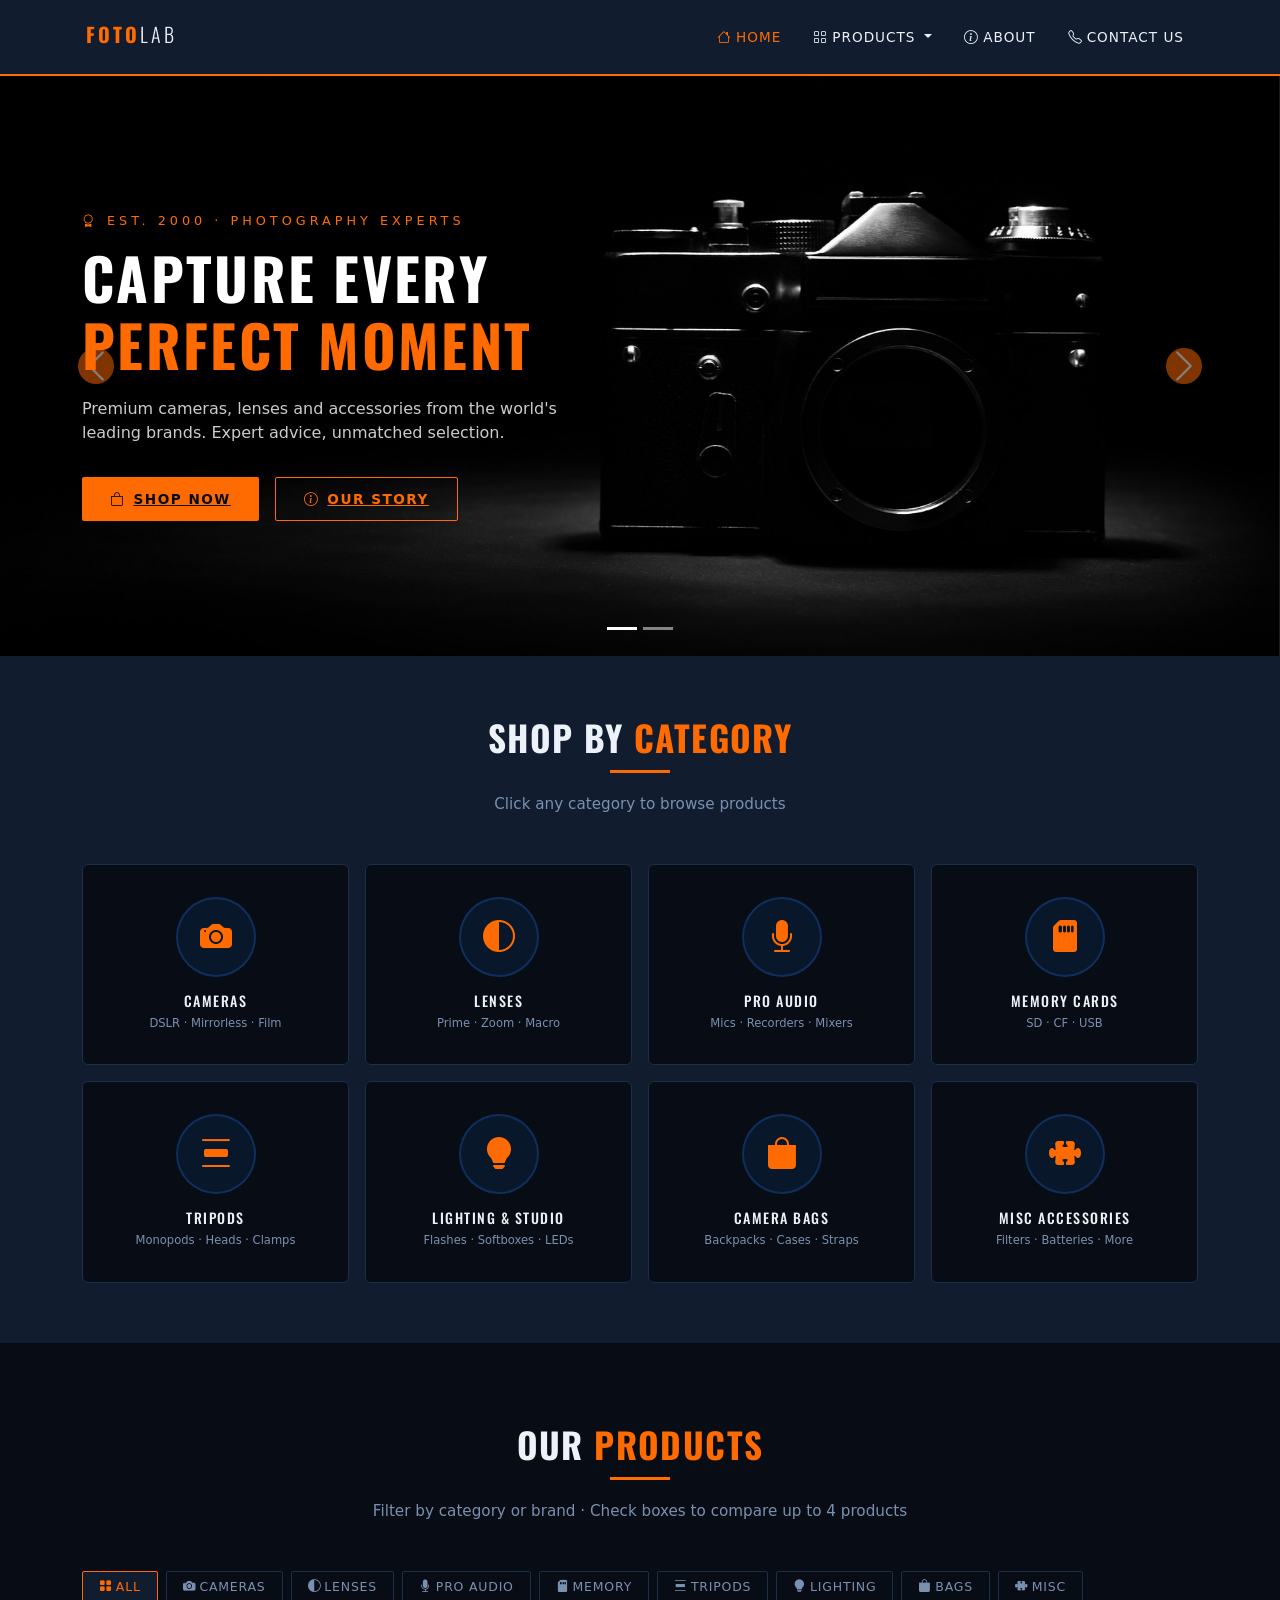
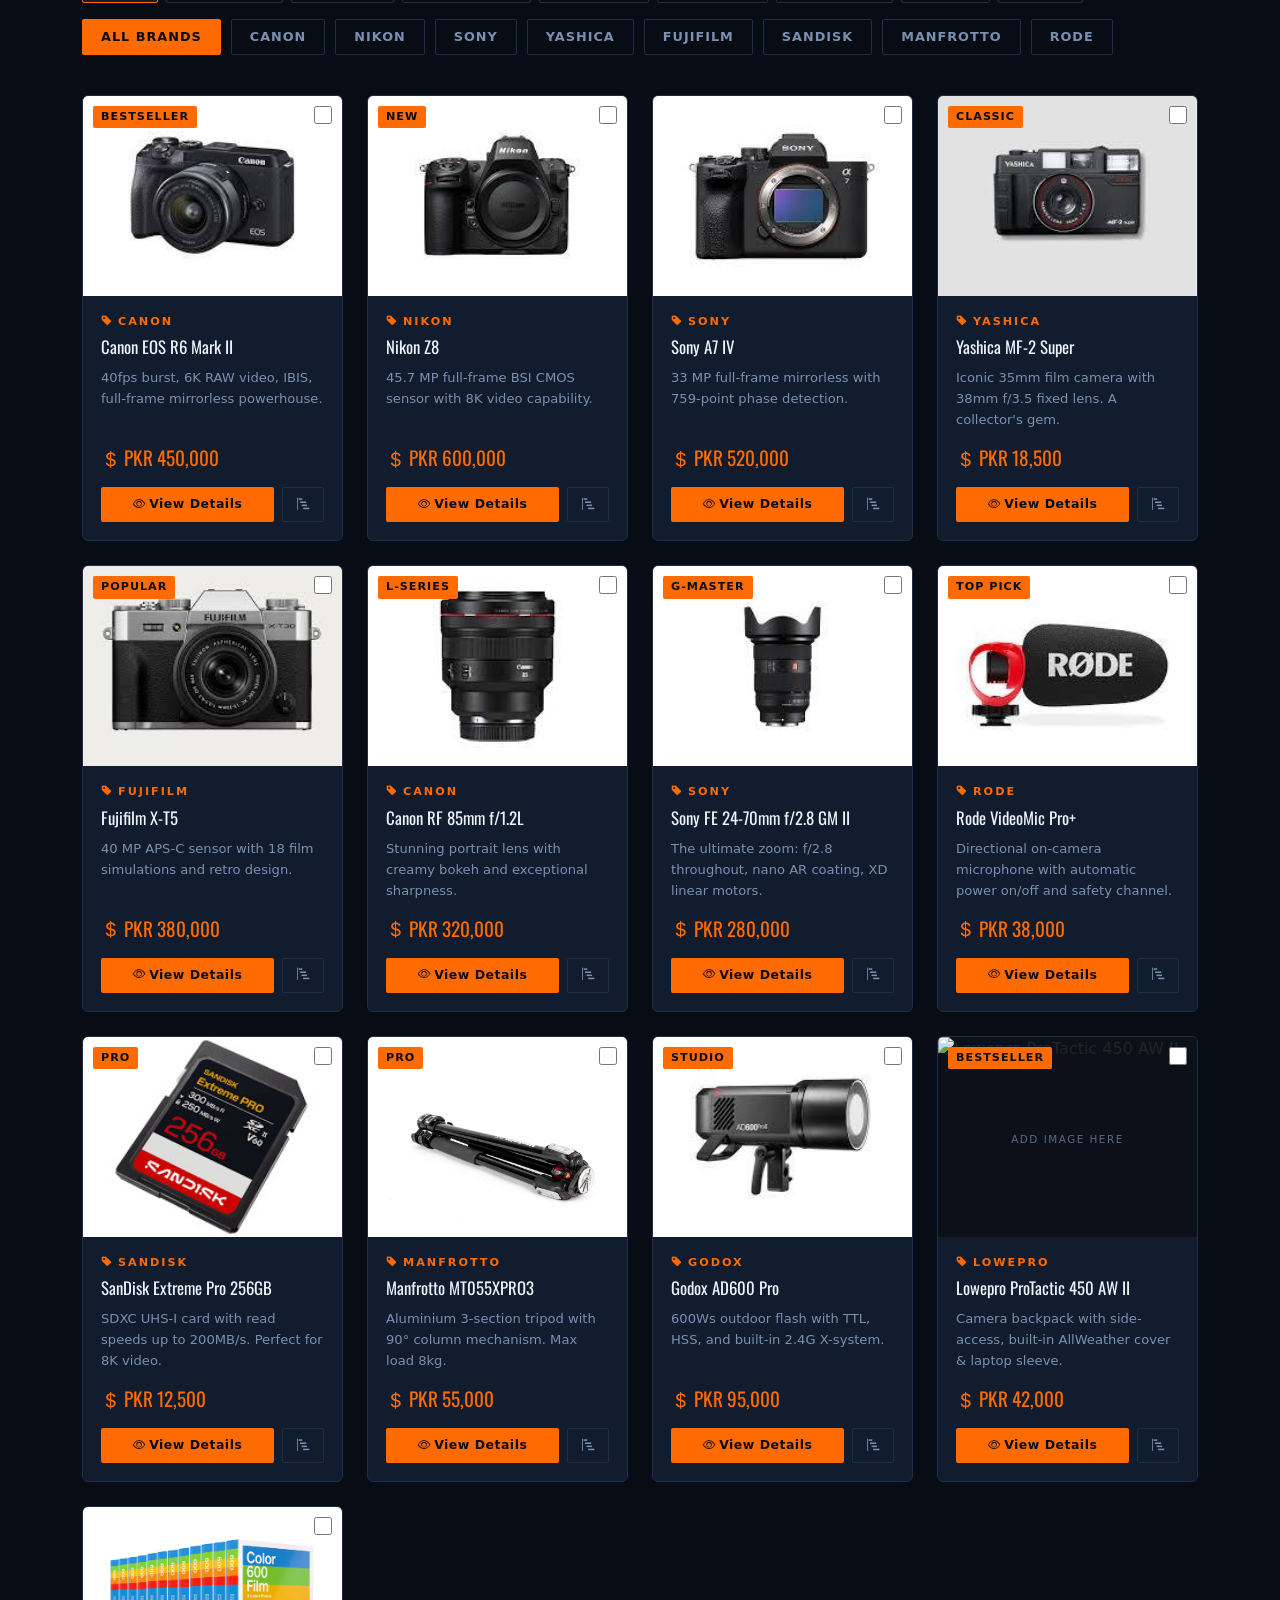
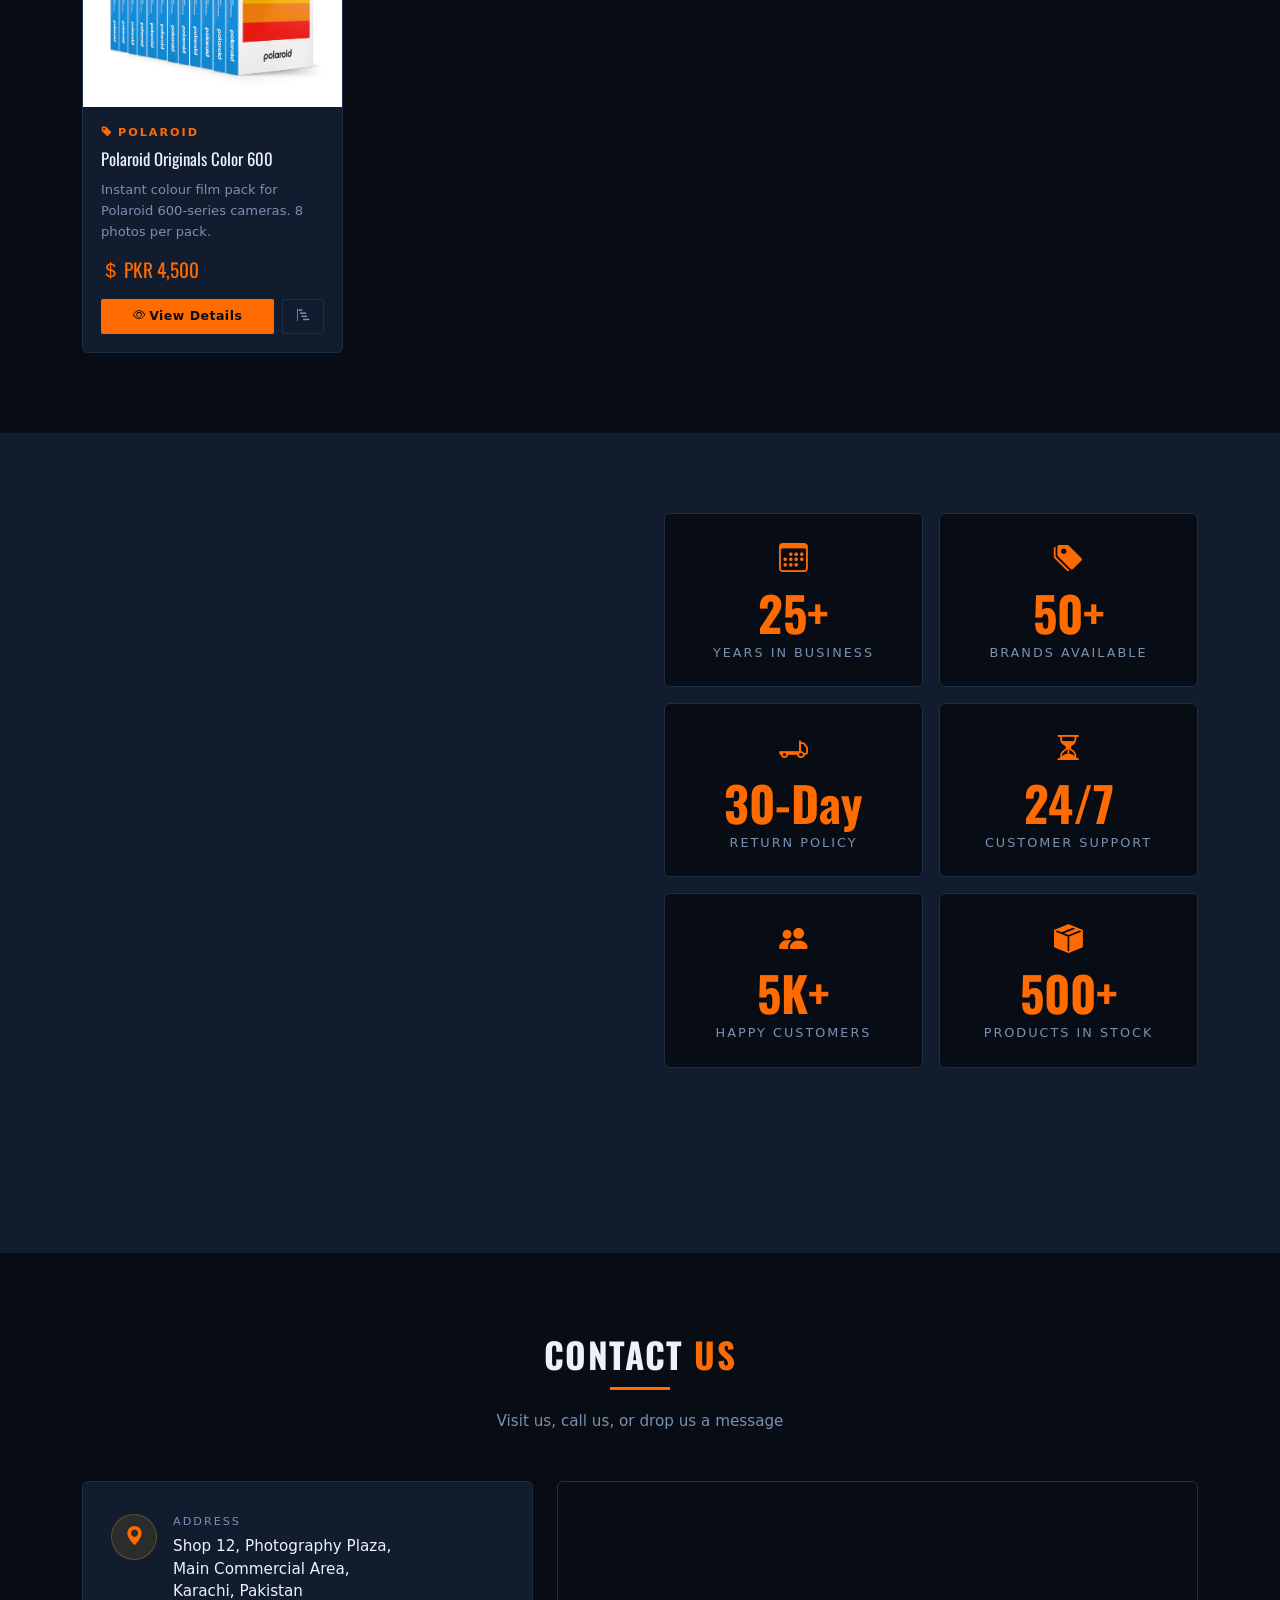
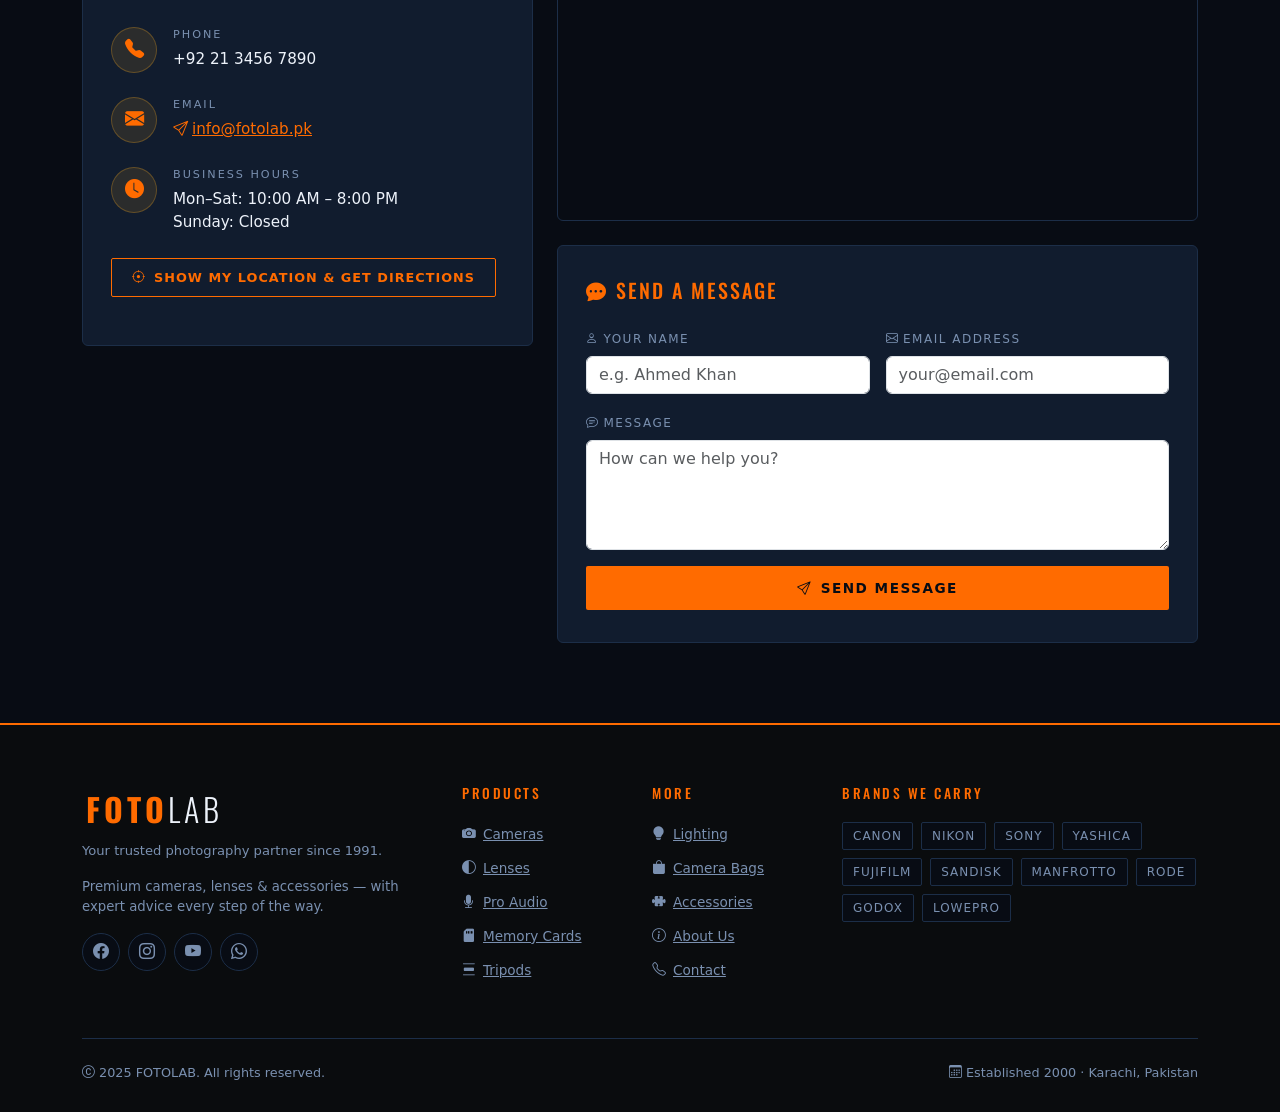
==== index.html @ 641499d5 "Final Copy" ====
<!doctype html>
<html lang="en">
  <head>
    <meta charset="UTF-8" />
    <meta name="viewport" content="width=device-width, initial-scale=1.0" />
    <title>FOTOLAB – Photography Store Since 1991</title>
    <link
      rel="shortcut icon"
      href="assets/images/fav-icon.png"
      type="image/x-icon"
    />
    <link rel="stylesheet" href="assets/css/style.css" />
    <script src="assets/js/script.js"></script>
    <link
      rel="stylesheet"
      href="https://cdnjs.cloudflare.com/ajax/libs/font-awesome/7.0.1/css/all.min.css"
      integrity="sha512-2SwdPD6INVrV/lHTZbO2nodKhrnDdJK9/kg2XD1r9uGqPo1cUbujc+IYdlYdEErWNu69gVcYgdxlmVmzTWnetw=="
      crossorigin="anonymous"
      referrerpolicy="no-referrer"
    />
    <link
      rel="shortcut icon"
      href="assets/images/fav-icon.png"
      type="image/x-icon"
    />
    <link
      href="https://cdn.jsdelivr.net/npm/bootstrap@5.3.2/dist/css/bootstrap.min.css"
      rel="stylesheet"
    />
    <link
      href="https://cdn.jsdelivr.net/npm/bootstrap-icons@1.11.3/font/bootstrap-icons.min.css"
      rel="stylesheet"
    />
    <link
      href="https://fonts.googleapis.com/css2?family=Oswald:wght@400;600;700&family=Inter:wght@300;400;500;600&display=swap"
      rel="stylesheet"
    />
    
  </head>
  <body>
    <nav class="navbar navbar-expand-lg" id="mainNavbar">
      <div class="container">
        <a class="navbar-brand" href="#home">
          <i
            class="bi bi-aperture me-1"
            style="font-size: 1.5rem; vertical-align: middle"
          ></i>
          FOTO<span>LAB</span>
        </a>
        <button
          class="navbar-toggler"
          type="button"
          data-bs-toggle="collapse"
          data-bs-target="#navMenu"
        >
          <span class="navbar-toggler-icon"></span>
        </button>
        <div class="collapse navbar-collapse" id="navMenu">
          <ul class="navbar-nav ms-auto align-items-lg-center gap-1">
            <li class="nav-item">
              <a class="nav-link active" href="#home"
                ><i class="bi bi-house me-1"></i>Home</a
              >
            </li>
            <li class="nav-item dropdown">
              <a
                class="nav-link dropdown-toggle"
                href="#products"
                data-bs-toggle="dropdown"
                role="button"
              >
                <i class="bi bi-grid me-1"></i>Products
              </a>
              <ul class="dropdown-menu">
                <li>
                  <a
                    class="dropdown-item"
                    href="#products"
                    onclick="filterCategory('cameras')"
                  >
                    <i class="bi bi-camera-fill me-2 text-accent"></i>Cameras</a
                  >
                </li>
                <li>
                  <a
                    class="dropdown-item"
                    href="#products"
                    onclick="filterCategory('lenses')"
                  >
                    <i class="bi bi-circle-half me-2 text-accent"></i>Camera
                    Lenses</a
                  >
                </li>
                <li>
                  <a
                    class="dropdown-item"
                    href="#products"
                    onclick="filterCategory('audio')"
                  >
                    <i class="bi bi-mic-fill me-2 text-accent"></i>Pro Audio</a
                  >
                </li>
                <li>
                  <a
                    class="dropdown-item"
                    href="#products"
                    onclick="filterCategory('memory')"
                  >
                    <i class="bi bi-sd-card-fill me-2 text-accent"></i>Memory
                    Cards & Media</a
                  >
                </li>
                <li>
                  <a
                    class="dropdown-item"
                    href="#products"
                    onclick="filterCategory('tripods')"
                  >
                    <i class="bi bi-distribute-vertical me-2 text-accent"></i
                    >Tripods & Supports</a
                  >
                </li>
                <li>
                  <a
                    class="dropdown-item"
                    href="#products"
                    onclick="filterCategory('lighting')"
                  >
                    <i class="bi bi-lightbulb-fill me-2 text-accent"></i
                    >Lighting & Studio</a
                  >
                </li>
                <li>
                  <a
                    class="dropdown-item"
                    href="#products"
                    onclick="filterCategory('bags')"
                  >
                    <i class="bi bi-bag-fill me-2 text-accent"></i>Camera Bags &
                    Cases</a
                  >
                </li>
                <li>
                  <a
                    class="dropdown-item"
                    href="#products"
                    onclick="filterCategory('misc')"
                  >
                    <i class="bi bi-puzzle-fill me-2 text-accent"></i>Misc
                    Accessories</a
                  >
                </li>
              </ul>
            </li>
            <li class="nav-item">
              <a class="nav-link" href="#about"
                ><i class="bi bi-info-circle me-1"></i>About</a
              >
            </li>
            <li class="nav-item">
              <a class="nav-link" href="#contact"
                ><i class="bi bi-telephone me-1"></i>Contact Us</a
              >
            </li>
          </ul>
        </div>
      </div>
    </nav>

    <section id="home" style="padding: 0">
      <div
        id="heroCarousel"
        class="carousel slide"
        data-bs-ride="carousel"
        data-bs-interval="5000"
      >
        <div class="carousel-indicators">
          <button
            type="button"
            data-bs-target="#heroCarousel"
            data-bs-slide-to="0"
            class="active"
          ></button>
          <button
            type="button"
            data-bs-target="#heroCarousel"
            data-bs-slide-to="1"
          ></button>
        </div>

        <div class="carousel-inner">
          <div class="carousel-item active">
            <div class="hero-slide slide-1">
              <div class="container">
                <div class="hero-content">
                  <span class="hero-eyebrow"
                    ><i class="bi bi-award me-2"></i>Est. 2000 · Photography
                    Experts</span
                  >
                  <h1 class="hero-title">
                    Capture Every<br /><span>Perfect Moment</span>
                  </h1>
                  <p class="hero-desc">
                    Premium cameras, lenses and accessories from the world's
                    leading brands. Expert advice, unmatched selection.
                  </p>
                  <div class="d-flex gap-3 flex-wrap">
                    <a href="#products" class="btn-accent"
                      ><i class="bi bi-bag me-2"></i>Shop Now</a
                    >
                    <a href="#about" class="btn-outline-accent"
                      ><i class="bi bi-info-circle me-2"></i>Our Story</a
                    >
                  </div>
                </div>
              </div>
            </div>
          </div>

          <div class="carousel-item">
            <div class="hero-slide slide-2">
              <div class="container">
                <div class="hero-content">
                  <span class="hero-eyebrow"
                    ><i class="bi bi-stars me-2"></i>New Arrivals 2024</span
                  >
                  <h1 class="hero-title">
                    Pro Gear for<br /><span>Serious Shooters</span>
                  </h1>
                  <p class="hero-desc">
                    From DSLR to mirrorless, handycams to studio lighting —
                    everything a professional photographer needs under one roof.
                  </p>
                  <div class="d-flex gap-3 flex-wrap">
                    <a href="#products" class="btn-accent"
                      ><i class="bi bi-grid me-2"></i>Explore Products</a
                    >
                    <a href="#contact" class="btn-outline-accent"
                      ><i class="bi bi-geo-alt me-2"></i>Find Our Store</a
                    >
                  </div>
                </div>
              </div>
            </div>
          </div>
        </div>

        <button
          class="carousel-control-prev"
          type="button"
          data-bs-target="#heroCarousel"
          data-bs-slide="prev"
        >
          <span class="carousel-control-prev-icon"></span>
        </button>
        <button
          class="carousel-control-next"
          type="button"
          data-bs-target="#heroCarousel"
          data-bs-slide="next"
        >
          <span class="carousel-control-next-icon"></span>
        </button>
      </div>
    </section>

    <section id="categories">
      <div class="container">
        <div class="text-center mb-5">
          <h2 class="section-title">Shop by <span>Category</span></h2>
          <div class="accent-line mx-auto"></div>
          <p class="section-subtitle">Click any category to browse products</p>
        </div>

        <div class="row g-3">
          <div class="col-6 col-sm-4 col-md-3">
            <div class="cat-card fade-in" onclick="filterCategory('cameras')">
              <div class="cat-icon-wrap">
                <i class="bi bi-camera-fill"></i>
              </div>
              <h6>Cameras</h6>
              <small>DSLR · Mirrorless · Film</small>
            </div>
          </div>

          <div class="col-6 col-sm-4 col-md-3">
            <div class="cat-card fade-in" onclick="filterCategory('lenses')">
              <div class="cat-icon-wrap">
                <i class="bi bi-circle-half"></i>
              </div>
              <h6>Lenses</h6>
              <small>Prime · Zoom · Macro</small>
            </div>
          </div>

          <div class="col-6 col-sm-4 col-md-3">
            <div class="cat-card fade-in" onclick="filterCategory('audio')">
              <div class="cat-icon-wrap">
                <i class="bi bi-mic-fill"></i>
              </div>
              <h6>Pro Audio</h6>
              <small>Mics · Recorders · Mixers</small>
            </div>
          </div>

          <div class="col-6 col-sm-4 col-md-3">
            <div class="cat-card fade-in" onclick="filterCategory('memory')">
              <div class="cat-icon-wrap">
                <i class="bi bi-sd-card-fill"></i>
              </div>
              <h6>Memory Cards</h6>
              <small>SD · CF · USB</small>
            </div>
          </div>

          <div class="col-6 col-sm-4 col-md-3">
            <div class="cat-card fade-in" onclick="filterCategory('tripods')">
              <div class="cat-icon-wrap">
                <i class="bi bi-distribute-vertical"></i>
              </div>
              <h6>Tripods</h6>
              <small>Monopods · Heads · Clamps</small>
            </div>
          </div>

          <div class="col-6 col-sm-4 col-md-3">
            <div class="cat-card fade-in" onclick="filterCategory('lighting')">
              <div class="cat-icon-wrap">
                <i class="bi bi-lightbulb-fill"></i>
              </div>
              <h6>Lighting & Studio</h6>
              <small>Flashes · Softboxes · LEDs</small>
            </div>
          </div>

          <div class="col-6 col-sm-4 col-md-3">
            <div class="cat-card fade-in" onclick="filterCategory('bags')">
              <div class="cat-icon-wrap">
                <i class="bi bi-bag-fill"></i>
              </div>
              <h6>Camera Bags</h6>
              <small>Backpacks · Cases · Straps</small>
            </div>
          </div>

          <div class="col-6 col-sm-4 col-md-3">
            <div class="cat-card fade-in" onclick="filterCategory('misc')">
              <div class="cat-icon-wrap">
                <i class="bi bi-puzzle-fill"></i>
              </div>
              <h6>Misc Accessories</h6>
              <small>Filters · Batteries · More</small>
            </div>
          </div>
        </div>
      </div>
    </section>

    <section id="products">
      <div class="container">
        <div class="text-center mb-2">
          <h2 class="section-title">Our <span>Products</span></h2>
          <div class="accent-line mx-auto"></div>
          <p class="section-subtitle">
            Filter by category or brand · Check boxes to compare up to 4
            products
          </p>
        </div>

        <div class="d-flex flex-wrap gap-2 mb-3" id="catTabs">
          <button
            class="cat-tab-btn active"
            onclick="filterCategory('all', this)"
          >
            <i class="bi bi-grid-fill me-1"></i>All
          </button>
          <button class="cat-tab-btn" onclick="filterCategory('cameras', this)">
            <i class="bi bi-camera-fill me-1"></i>Cameras
          </button>
          <button class="cat-tab-btn" onclick="filterCategory('lenses', this)">
            <i class="bi bi-circle-half me-1"></i>Lenses
          </button>
          <button class="cat-tab-btn" onclick="filterCategory('audio', this)">
            <i class="bi bi-mic-fill me-1"></i>Pro Audio
          </button>
          <button class="cat-tab-btn" onclick="filterCategory('memory', this)">
            <i class="bi bi-sd-card-fill me-1"></i>Memory
          </button>
          <button class="cat-tab-btn" onclick="filterCategory('tripods', this)">
            <i class="bi bi-distribute-vertical me-1"></i>Tripods
          </button>
          <button
            class="cat-tab-btn"
            onclick="filterCategory('lighting', this)"
          >
            <i class="bi bi-lightbulb-fill me-1"></i>Lighting
          </button>
          <button class="cat-tab-btn" onclick="filterCategory('bags', this)">
            <i class="bi bi-bag-fill me-1"></i>Bags
          </button>
          <button class="cat-tab-btn" onclick="filterCategory('misc', this)">
            <i class="bi bi-puzzle-fill me-1"></i>Misc
          </button>
        </div>

        <div class="brand-filters" id="brandFilters">
          <button class="brand-btn active" onclick="filterBrand('all', this)">
            All Brands
          </button>
          <button class="brand-btn" onclick="filterBrand('canon', this)">
            Canon
          </button>
          <button class="brand-btn" onclick="filterBrand('nikon', this)">
            Nikon
          </button>
          <button class="brand-btn" onclick="filterBrand('sony', this)">
            Sony
          </button>
          <button class="brand-btn" onclick="filterBrand('yashica', this)">
            Yashica
          </button>
          <button class="brand-btn" onclick="filterBrand('fujifilm', this)">
            Fujifilm
          </button>
          <button class="brand-btn" onclick="filterBrand('sandisk', this)">
            SanDisk
          </button>
          <button class="brand-btn" onclick="filterBrand('manfrotto', this)">
            Manfrotto
          </button>
          <button class="brand-btn" onclick="filterBrand('rode', this)">
            Rode
          </button>
        </div>

        <div class="row g-4" id="productGrid"></div>

        <div
          id="noResults"
          class="text-center py-5"
          style="display: none !important"
        >
          <i
            class="bi bi-camera-video-off"
            style="font-size: 3rem; color: var(--muted)"
          ></i>
          <p class="mt-3" style="color: var(--muted)">
            No products found for this filter combination.
          </p>
        </div>
      </div>
    </section>

    <section id="about">
      <div class="container">
        <div class="row align-items-start g-5">
          <div class="col-lg-6 fade-in">
            <span
              style="
                font-size: 0.75rem;
                letter-spacing: 3px;
                text-transform: uppercase;
                color: var(--main);
              "
            >
              <i class="bi bi-camera me-2"></i>Our Story
            </span>
            <h2 class="section-title mt-2">About <span>FOTOLAB</span></h2>
            <div class="accent-line"></div>
            <p style="color: var(--muted); margin-bottom: 28px">
              Established in
              <strong style="color: var(--light)">1991</strong>, FOTOLAB has
              been the trusted name for photography enthusiasts and
              professionals. We carry Digital Cameras, SLR & DSLR Cameras,
              Mirrorless Cameras, Handycams, and all their accessories.
            </p>

            <div class="why-item">
              <div class="why-icon">
                <i class="bi bi-person-check-fill"></i>
              </div>
              <div>
                <h6>Expert Advice</h6>
                <p>
                  Our trained staff give undivided attention and expert analysis
                  to every customer.
                </p>
              </div>
            </div>
            <div class="why-item">
              <div class="why-icon"><i class="bi bi-shield-check"></i></div>
              <div>
                <h6>Genuine Products</h6>
                <p>
                  All products are 100% authentic with manufacturer warranty and
                  local support.
                </p>
              </div>
            </div>
            <div class="why-item">
              <div class="why-icon"><i class="bi bi-tools"></i></div>
              <div>
                <h6>Hardware & Software Support</h6>
                <p>
                  Comprehensive after-sales support including repairs and
                  firmware updates.
                </p>
              </div>
            </div>

            <a href="#contact" class="btn-accent mt-4 d-inline-block">
              <i class="bi bi-shop me-2"></i>Visit Our Store
            </a>
          </div>

          <div class="col-lg-6">
            <div class="row g-3">
              <div class="col-6">
                <div
                  class="about-stat"
                  style="
                    background: var(--dark);
                    border: 1px solid var(--bdr);
                    border-radius: 6px;
                  "
                >
                  <i
                    class="bi bi-calendar3"
                    style="
                      font-size: 1.8rem;
                      color: var(--main);
                      margin-bottom: 8px;
                      display: block;
                    "
                  ></i>
                  <div class="number">25+</div>
                  <div class="label">Years in Business</div>
                </div>
              </div>
              <div class="col-6">
                <div
                  class="about-stat"
                  style="
                    background: var(--dark);
                    border: 1px solid var(--bdr);
                    border-radius: 6px;
                  "
                >
                  <i
                    class="bi bi-tags-fill"
                    style="
                      font-size: 1.8rem;
                      color: var(--main);
                      margin-bottom: 8px;
                      display: block;
                    "
                  ></i>
                  <div class="number">50+</div>
                  <div class="label">Brands Available</div>
                </div>
              </div>
              <div class="col-6">
                <div
                  class="about-stat"
                  style="
                    background: var(--dark);
                    border: 1px solid var(--bdr);
                    border-radius: 6px;
                  "
                >
                  <i
                    class="bi bi-truck-flatbed"
                    style="
                      font-size: 1.8rem;
                      color: var(--main);
                      margin-bottom: 8px;
                      display: block;
                    "
                  ></i>
                  <div class="number">30-Day</div>
                  <div class="label">Return Policy</div>
                </div>
              </div>
              <div class="col-6">
                <div
                  class="about-stat"
                  style="
                    background: var(--dark);
                    border: 1px solid var(--bdr);
                    border-radius: 6px;
                  "
                >
                  <i
                    class="bi bi-hourglass-split"
                    style="
                      font-size: 1.8rem;
                      color: var(--main);
                      margin-bottom: 8px;
                      display: block;
                    "
                  ></i>
                  <div class="number">24/7</div>
                  <div class="label">Customer Support</div>
                </div>
              </div>
              <div class="col-6">
                <div
                  class="about-stat"
                  style="
                    background: var(--dark);
                    border: 1px solid var(--bdr);
                    border-radius: 6px;
                  "
                >
                  <i
                    class="bi bi-people-fill"
                    style="
                      font-size: 1.8rem;
                      color: var(--main);
                      margin-bottom: 8px;
                      display: block;
                    "
                  ></i>
                  <div class="number">5K+</div>
                  <div class="label">Happy Customers</div>
                </div>
              </div>
              <div class="col-6">
                <div
                  class="about-stat"
                  style="
                    background: var(--dark);
                    border: 1px solid var(--bdr);
                    border-radius: 6px;
                  "
                >
                  <i
                    class="bi bi-box-seam-fill"
                    style="
                      font-size: 1.8rem;
                      color: var(--main);
                      margin-bottom: 8px;
                      display: block;
                    "
                  ></i>
                  <div class="number">500+</div>
                  <div class="label">Products in Stock</div>
                </div>
              </div>
            </div>
          </div>
        </div>
      </div>
    </section>

    <section id="contact">
      <div class="container">
        <div class="text-center mb-5">
          <h2 class="section-title">Contact <span>Us</span></h2>
          <div class="accent-line mx-auto"></div>
          <p class="section-subtitle">
            Visit us, call us, or drop us a message
          </p>
        </div>

        <div class="row g-4">
          <div class="col-lg-5 fade-in">
            <div class="contact-card">
              <div class="contact-item">
                <div class="ci-icon"><i class="bi bi-geo-alt-fill"></i></div>
                <div>
                  <div class="label">Address</div>
                  <div class="value">
                    Shop 12, Photography Plaza,<br />Main Commercial Area,<br />Karachi,
                    Pakistan
                  </div>
                </div>
              </div>

              <div class="contact-item">
                <div class="ci-icon"><i class="bi bi-telephone-fill"></i></div>
                <div>
                  <div class="label">Phone</div>
                  <div class="value">+92 21 3456 7890</div>
                </div>
              </div>

              <div class="contact-item">
                <div class="ci-icon"><i class="bi bi-envelope-fill"></i></div>
                <div>
                  <div class="label">Email</div>
                  <div class="value">
                    <a href="mailto:info@fotolab.pk" class="text-accent">
                      <i class="bi bi-send me-1"></i>info@fotolab.pk
                    </a>
                  </div>
                </div>
              </div>

              <div class="contact-item">
                <div class="ci-icon"><i class="bi bi-clock-fill"></i></div>
                <div>
                  <div class="label">Business Hours</div>
                  <div class="value">
                    Mon–Sat: 10:00 AM – 8:00 PM<br />Sunday: Closed
                  </div>
                </div>
              </div>

              <button id="geoBtn">
                <i class="bi bi-crosshair"></i> Show My Location &amp; Get
                Directions
              </button>
              <p
                id="geoResult"
                style="font-size: 0.8rem; color: var(--muted); margin-top: 10px"
              ></p>
            </div>
          </div>

          <div class="col-lg-7 fade-in">
            <div id="mapContainer" class="mb-4">
              <iframe
                src="https://www.google.com/maps/embed?pb=!1m18!1m12!1m3!1d3620.302320124079!2d67.01189607414071!3d24.85352214553751!2m3!1f0!2f0!3f0!3m2!1i1024!2i768!4f13.1!3m3!1m2!1s0x3eb33e0ecfdf5d61%3A0x1717b3066d311922!2sDJ%20Sindh%20Govt.%20Science%20College!5e0!3m2!1sen!2s!4v1781260248046!5m2!1sen!2s"
                width="600"
                height="450"
                style="border: 0"
                allowfullscreen=""
                loading="lazy"
                referrerpolicy="no-referrer-when-downgrade"
              ></iframe>
            </div>

            <div class="contact-card">
              <h5
                style="
                  font-family: var(--disp);
                  letter-spacing: 2px;
                  margin-bottom: 24px;
                  color: var(--main);
                "
              >
                <i class="bi bi-chat-dots-fill me-2"></i>SEND A MESSAGE
              </h5>
              <div class="row g-3 mb-3">
                <div class="col-sm-6">
                  <label class="form-label"
                    ><i class="bi bi-person me-1"></i>Your Name</label
                  >
                  <input
                    type="text"
                    class="form-control"
                    placeholder="e.g. Ahmed Khan"
                    id="cName"
                  />
                </div>
                <div class="col-sm-6">
                  <label class="form-label"
                    ><i class="bi bi-envelope me-1"></i>Email Address</label
                  >
                  <input
                    type="email"
                    class="form-control"
                    placeholder="your@email.com"
                    id="cEmail"
                  />
                </div>
              </div>
              <div class="mb-3">
                <label class="form-label"
                  ><i class="bi bi-chat-text me-1"></i>Message</label
                >
                <textarea
                  class="form-control"
                  rows="4"
                  placeholder="How can we help you?"
                  id="cMsg"
                ></textarea>
              </div>
              <button class="btn-accent w-100" onclick="sendMessage()">
                <i class="bi bi-send me-2"></i>Send Message
              </button>
              <p
                id="formSuccess"
                style="
                  display: none;
                  color: var(--main);
                  font-size: 0.85rem;
                  margin-top: 12px;
                "
              >
                <i class="bi bi-check-circle me-1"></i>Message sent! We'll get
                back to you shortly.
              </p>
            </div>
          </div>
        </div>
      </div>
    </section>

    <footer>
      <div class="container">
        <div class="row g-4">
          <div class="col-lg-4 col-md-6">
            <div class="footer-brand">
              <i class="bi bi-aperture me-1"></i>FOTO<span>LAB</span>
            </div>
            <p class="footer-tagline">
              Your trusted photography partner since 1991.
            </p>
            <p
              style="color: var(--muted); font-size: 0.83rem; margin-top: 14px"
            >
              Premium cameras, lenses & accessories — with expert advice every
              step of the way.
            </p>
            <div class="d-flex gap-2 mt-3">
              <a href="" class="social-icon" title="Facebook"
                ><i class="bi bi-facebook"></i
              ></a>
              <a href="" class="social-icon" title="Instagram"
                ><i class="bi bi-instagram"></i
              ></a>
              <a href="" class="social-icon" title="YouTube"
                ><i class="bi bi-youtube"></i
              ></a>
              <a href="" class="social-icon" title="WhatsApp"
                ><i class="bi bi-whatsapp"></i
              ></a>
            </div>
          </div>

          <div class="col-lg-2 col-md-6">
            <h6 class="footer-heading">Products</h6>
            <ul class="footer-links">
              <li>
                <a href="#products" onclick="filterCategory('cameras')"
                  ><i class="bi bi-camera-fill"></i>Cameras</a
                >
              </li>
              <li>
                <a href="#products" onclick="filterCategory('lenses')"
                  ><i class="bi bi-circle-half"></i>Lenses</a
                >
              </li>
              <li>
                <a href="#products" onclick="filterCategory('audio')"
                  ><i class="bi bi-mic-fill"></i>Pro Audio</a
                >
              </li>
              <li>
                <a href="#products" onclick="filterCategory('memory')"
                  ><i class="bi bi-sd-card-fill"></i>Memory Cards</a
                >
              </li>
              <li>
                <a href="#products" onclick="filterCategory('tripods')"
                  ><i class="bi bi-distribute-vertical"></i>Tripods</a
                >
              </li>
            </ul>
          </div>

          <div class="col-lg-2 col-md-6">
            <h6 class="footer-heading">More</h6>
            <ul class="footer-links">
              <li>
                <a href="#products" onclick="filterCategory('lighting')"
                  ><i class="bi bi-lightbulb-fill"></i>Lighting</a
                >
              </li>
              <li>
                <a href="#products" onclick="filterCategory('bags')"
                  ><i class="bi bi-bag-fill"></i>Camera Bags</a
                >
              </li>
              <li>
                <a href="#products" onclick="filterCategory('misc')"
                  ><i class="bi bi-puzzle-fill"></i>Accessories</a
                >
              </li>
              <li>
                <a href="#about"><i class="bi bi-info-circle"></i>About Us</a>
              </li>
              <li>
                <a href="#contact"><i class="bi bi-telephone"></i>Contact</a>
              </li>
            </ul>
          </div>

          <div class="col-lg-4 col-md-6">
            <h6 class="footer-heading">Brands We Carry</h6>
            <div class="d-flex flex-wrap gap-2">
              <span
                style="
                  background: var(--dark);
                  border: 1px solid var(--bdr);
                  color: var(--muted);
                  font-size: 0.75rem;
                  padding: 4px 10px;
                  border-radius: 2px;
                  letter-spacing: 1px;
                "
                >CANON</span
              >
              <span
                style="
                  background: var(--dark);
                  border: 1px solid var(--bdr);
                  color: var(--muted);
                  font-size: 0.75rem;
                  padding: 4px 10px;
                  border-radius: 2px;
                  letter-spacing: 1px;
                "
                >NIKON</span
              >
              <span
                style="
                  background: var(--dark);
                  border: 1px solid var(--bdr);
                  color: var(--muted);
                  font-size: 0.75rem;
                  padding: 4px 10px;
                  border-radius: 2px;
                  letter-spacing: 1px;
                "
                >SONY</span
              >
              <span
                style="
                  background: var(--dark);
                  border: 1px solid var(--bdr);
                  color: var(--muted);
                  font-size: 0.75rem;
                  padding: 4px 10px;
                  border-radius: 2px;
                  letter-spacing: 1px;
                "
                >YASHICA</span
              >
              <span
                style="
                  background: var(--dark);
                  border: 1px solid var(--bdr);
                  color: var(--muted);
                  font-size: 0.75rem;
                  padding: 4px 10px;
                  border-radius: 2px;
                  letter-spacing: 1px;
                "
                >FUJIFILM</span
              >
              <span
                style="
                  background: var(--dark);
                  border: 1px solid var(--bdr);
                  color: var(--muted);
                  font-size: 0.75rem;
                  padding: 4px 10px;
                  border-radius: 2px;
                  letter-spacing: 1px;
                "
                >SANDISK</span
              >
              <span
                style="
                  background: var(--dark);
                  border: 1px solid var(--bdr);
                  color: var(--muted);
                  font-size: 0.75rem;
                  padding: 4px 10px;
                  border-radius: 2px;
                  letter-spacing: 1px;
                "
                >MANFROTTO</span
              >
              <span
                style="
                  background: var(--dark);
                  border: 1px solid var(--bdr);
                  color: var(--muted);
                  font-size: 0.75rem;
                  padding: 4px 10px;
                  border-radius: 2px;
                  letter-spacing: 1px;
                "
                >RODE</span
              >
              <span
                style="
                  background: var(--dark);
                  border: 1px solid var(--bdr);
                  color: var(--muted);
                  font-size: 0.75rem;
                  padding: 4px 10px;
                  border-radius: 2px;
                  letter-spacing: 1px;
                "
                >GODOX</span
              >
              <span
                style="
                  background: var(--dark);
                  border: 1px solid var(--bdr);
                  color: var(--muted);
                  font-size: 0.75rem;
                  padding: 4px 10px;
                  border-radius: 2px;
                  letter-spacing: 1px;
                "
                >LOWEPRO</span
              >
            </div>
          </div>
        </div>

        <div
          class="footer-bottom d-flex justify-content-between flex-wrap gap-2"
        >
          <span
            ><i class="bi bi-c-circle me-1"></i>2025 FOTOLAB. All rights
            reserved.</span
          >
          <span
            ><i class="bi bi-calendar3 me-1"></i>Established 2000 · Karachi,
            Pakistan</span
          >
        </div>
      </div>
    </footer>

    <div id="compareBar">
      <div class="compare-items-list" id="compareItemsList"></div>
      <div class="d-flex gap-2 flex-shrink-0">
        <button class="btn-accent" onclick="openCompareModal()">
          <i class="bi bi-bar-chart-steps me-1"></i>Compare
        </button>
        <button class="btn-sm-ghost" onclick="clearAllCompare()">
          <i class="bi bi-x-circle me-1"></i>Clear All
        </button>
      </div>
    </div>

    <button
      id="backToTop"
      onclick="window.scrollTo({ top: 0, behavior: 'smooth' })"
    >
      <i class="bi bi-chevron-up"></i>
    </button>

    <div class="modal fade" id="productModal" tabindex="-1">
      <div
        class="modal-dialog modal-lg modal-dialog-centered modal-dialog-scrollable"
      >
        <div class="modal-content">
          <div class="modal-header">
            <h5 class="modal-title" id="modalTitle">Product Name</h5>
            <button
              type="button"
              class="btn-close"
              data-bs-dismiss="modal"
            ></button>
          </div>
          <div class="modal-body" id="modalBody"></div>
          <div class="modal-footer" style="border-top: 1px solid var(--bdr)">
            <a id="modalDownloadLink" href="#" class="btn-accent" download>
              <i class="bi bi-file-earmark-word me-1"></i>Download Full Specs
              (.docx)
            </a>
            <button type="button" class="btn-sm-ghost" data-bs-dismiss="modal">
              <i class="bi bi-x me-1"></i>Close
            </button>
          </div>
        </div>
      </div>
    </div>

    <div class="modal fade" id="compareModal" tabindex="-1">
      <div
        class="modal-dialog modal-xl modal-dialog-centered modal-dialog-scrollable"
      >
        <div class="modal-content">
          <div class="modal-header">
            <h5 class="modal-title">
              <i class="bi bi-bar-chart-steps me-2"></i>Product Comparison
            </h5>
            <button
              type="button"
              class="btn-close"
              data-bs-dismiss="modal"
            ></button>
          </div>
          <div class="modal-body" style="overflow-x: auto">
            <table id="compareTable"></table>
          </div>
        </div>
      </div>
    </div>

    <script src="https://cdn.jsdelivr.net/npm/bootstrap@5.3.2/dist/js/bootstrap.bundle.min.js"></script>
  </body>
</html>
---- assets/css/style.css ----
:root {
--dark: #080C14;
--mid: #111C2E;
--main: #FF6B00;
--main2: #CC5500;
--light: #EDF2FA;
--muted: #7A90B0;
--bdr: #1C2E48;
  --disp:    "Oswald", sans-serif;
  --ff-body: "Inter", sans-serif;
}
* {
  box-sizing: border-box;
  margin: 0;
  padding: 0;
}

body {
  font-family: var(--ff-body);
  background-color: var(--dark);
  color: var(--light);
  font-size: 15px;
  line-height: 1.7;
}

h1,
h2,
h3,
h4,
h5 {
  font-family: var(--disp);
  letter-spacing: 0.04em;
}

a {
  color: var(--main);
  text-decoration: none;
}
a:hover {
  color: var(--main2);
}

section {
  padding: 80px 0;
}

.section-title {
  font-size: 2.2rem;
  font-weight: 700;
  text-transform: uppercase;
  color: var(--light);
  margin-bottom: 8px;
}
.section-title span {
  color: var(--main);
}

.section-subtitle {
  color: var(--muted);
  font-size: 0.95rem;
  margin-bottom: 48px;
}

.accent-line {
  width: 60px;
  height: 3px;
  background: var(--main);
  margin: 12px 0 20px;
}

#mainNavbar {
  background-color: var(--mid) !important;
  border-bottom: 2px solid var(--main);
  padding: 14px 0;
  position: sticky;
  top: 0;
  z-index: 1000;
  transition: box-shadow 0.3s;
}
#mainNavbar.scrolled {
  box-shadow: 0 4px 20px rgba(0, 0, 0, 0.6);
}

.navbar-brand {
  font-family: var(--disp);
  font-size: 1.8rem;
  font-weight: 700;
  color: var(--main) !important;
  letter-spacing: 3px;
}
.navbar-brand span {
  color: var(--light);
  font-weight: 300;
}

.navbar-nav .nav-link {
  color: var(--light) !important;
  font-size: 0.85rem;
  font-weight: 500;
  text-transform: uppercase;
  letter-spacing: 1px;
  padding: 6px 14px !important;
  transition: color 0.2s;
}
.navbar-nav .nav-link:hover,
.navbar-nav .nav-link.active {
  color: var(--main) !important;
}

.navbar-toggler {
  border-color: var(--main);
}
.navbar-toggler-icon {
  filter: invert(70%) sepia(60%) saturate(500%) hue-rotate(10deg);
}

.dropdown-menu {
  background-color: var(--mid);
  border: 1px solid var(--bdr);
  border-top: 2px solid var(--main);
  min-width: 200px;
}
.dropdown-item {
  color: var(--light);
  font-size: 0.85rem;
  padding: 8px 18px;
  transition: background 0.2s;
}
.dropdown-item:hover {
  background-color: var(--main);
  color: var(--dark);
}

.hero-slide {
  height: 580px;
  background-size: cover;
  background-position: center;
  position: relative;
  display: flex;
  align-items: center;
}

.slide-1 {
  background-image: url("../images/banner-2.jpg");
}
.slide-2 {
  background-image: url("../images/banner-1.jpg");
}

.hero-content {
  position: relative;
  z-index: 2;
  max-width: 620px;
}

.hero-eyebrow {
  font-size: 0.8rem;
  letter-spacing: 4px;
  text-transform: uppercase;
  color: var(--main);
  font-weight: 500;
  display: block;
  margin-bottom: 14px;
}

.hero-title {
  font-family: var(--disp);
  font-size: clamp(2.2rem, 5vw, 3.6rem);
  font-weight: 700;
  line-height: 1.15;
  color: #fff;
  margin-bottom: 20px;
  text-transform: uppercase;
}
.hero-title span {
  color: var(--main);
}

.hero-desc {
  color: #ccc;
  font-size: 1rem;
  margin-bottom: 32px;
  max-width: 480px;
}

.btn-accent {
  background-color: var(--main);
  color: var(--dark);
  border: none;
  font-weight: 600;
  font-size: 0.85rem;
  letter-spacing: 1.5px;
  text-transform: uppercase;
  padding: 12px 28px;
  border-radius: 2px;
  transition:
    background 0.25s,
    transform 0.2s;
  display: inline-block;
}
.btn-accent:hover {
  background-color: var(--main2);
  color: var(--dark);
  transform: translateY(-2px);
}

.btn-outline-accent {
  background: transparent;
  color: var(--main);
  border: 1.5px solid var(--main);
  font-weight: 600;
  font-size: 0.85rem;
  letter-spacing: 1.5px;
  text-transform: uppercase;
  padding: 11px 28px;
  border-radius: 2px;
  transition: all 0.25s;
  display: inline-block;
}
.btn-outline-accent:hover {
  background-color: var(--main);
  color: var(--dark);
}

.carousel-control-prev-icon,
.carousel-control-next-icon {
  background-color: var(--main);
  border-radius: 50%;
  padding: 18px;
  background-size: 50%;
}
.carousel-indicators [data-bs-target] {
  background-color: var(--main);
  width: 30px;
  height: 3px;
  border-radius: 0;
}

#categories {
  background-color: var(--mid);
  padding: 60px 0;
}

.cat-card {
  background: var(--dark);
  border: 1px solid var(--bdr);
  border-radius: 6px;
  padding: 32px 20px;
  text-align: center;
  cursor: pointer;
  transition:
    border-color 0.25s,
    transform 0.25s,
    background 0.25s;
}
.cat-card:hover {
  border-color: var(--main);
  transform: translateY(-5px);
  background: #151a21;
}

.cat-icon-wrap {
  width: 80px;
  height: 80px;
  border-radius: 50%;
  background: rgba(17, 106, 207, 0.12);
  border: 2px solid rgba(31, 103, 211, 0.3);
  display: flex;
  align-items: center;
  justify-content: center;
  margin: 0 auto 16px;
  transition:
    background 0.25s,
    border-color 0.25s;
}
.cat-card:hover .cat-icon-wrap {
  background: rgba(47, 146, 226, 0.22);
  border-color: var(--main);
}
.cat-icon-wrap i {
  font-size: 2rem;
  color: var(--main);
}

.cat-card h6 {
  font-family: var(--disp);
  font-size: 0.88rem;
  letter-spacing: 1.5px;
  text-transform: uppercase;
  color: var(--light);
  margin: 0;
}
.cat-card small {
  display: block;
  color: var(--muted);
  font-size: 0.72rem;
  margin-top: 5px;
}

#products {
  background-color: var(--dark);
}

.brand-filters {
  display: flex;
  flex-wrap: wrap;
  gap: 10px;
  margin-bottom: 40px;
}

.brand-btn {
  background: transparent;
  border: 1px solid var(--bdr);
  color: var(--muted);
  font-size: 0.8rem;
  font-weight: 600;
  letter-spacing: 1px;
  text-transform: uppercase;
  padding: 7px 18px;
  border-radius: 2px;
  cursor: pointer;
  transition: all 0.2s;
}
.brand-btn:hover,
.brand-btn.active {
  background: var(--main);
  border-color: var(--main);
  color: var(--dark);
}

.cat-tab-btn {
  background: transparent;
  border: 1px solid var(--bdr);
  color: var(--muted);
  font-size: 0.78rem;
  font-weight: 500;
  text-transform: uppercase;
  letter-spacing: 0.8px;
  padding: 6px 16px;
  border-radius: 2px;
  cursor: pointer;
  transition: all 0.2s;
}
.cat-tab-btn:hover,
.cat-tab-btn.active {
  background: var(--mid);
  border-color: var(--main);
  color: var(--main);
}

.product-card {
  background: var(--mid);
  border: 1px solid var(--bdr);
  border-radius: 6px;
  overflow: hidden;
  height: 100%;
  display: flex;
  flex-direction: column;
  transition:
    border-color 0.25s,
    transform 0.25s,
    box-shadow 0.25s;
}
.product-card:hover {
  border-color: var(--main);
  transform: translateY(-4px);
  box-shadow: 0 8px 32px rgba(232, 160, 32, 0.1);
}

.product-img-wrap {
  background: #0d1018;
  height: 200px;
  display: flex;
  flex-direction: column;
  align-items: center;
  justify-content: center;
  overflow: hidden;
  position: relative;
  gap: 6px;
}
.product-img-wrap img {
  transition: transform 0.35s;
  position: absolute;
  inset: 0;
  width: 100%;
  height: 100%;
  object-fit: cover;
}
.product-card:hover .product-img-wrap img {
  transform: scale(1.06);
}

.prod-icon-placeholder {
  display: flex;
  flex-direction: column;
  align-items: center;
  gap: 6px;
  pointer-events: none;
}
.prod-icon-placeholder i {
  font-size: 3.5rem;
  color: var(--main);
  opacity: 0.7;
}
.prod-icon-placeholder span {
  font-size: 0.65rem;
  letter-spacing: 1.5px;
  text-transform: uppercase;
  color: var(--muted);
  opacity: 0.7;
}

.product-badge {
  position: absolute;
  top: 10px;
  left: 10px;
  background: var(--main);
  color: var(--dark);
  font-size: 0.7rem;
  font-weight: 700;
  letter-spacing: 1px;
  text-transform: uppercase;
  padding: 3px 8px;
  border-radius: 2px;
  z-index: 2;
}

.compare-check-wrap {
  position: absolute;
  top: 10px;
  right: 10px;
  z-index: 2;
}
.compare-check-wrap input[type="checkbox"] {
  width: 18px;
  height: 18px;
  accent-color: var(--main);
  cursor: pointer;
}

.product-body {
  padding: 18px;
  flex: 1;
  display: flex;
  flex-direction: column;
}
.product-brand {
  font-size: 0.7rem;
  letter-spacing: 2px;
  text-transform: uppercase;
  color: var(--main);
  font-weight: 600;
  margin-bottom: 4px;
}
.product-name {
  font-family: var(--disp);
  font-size: 1.05rem;
  color: var(--light);
  margin-bottom: 8px;
}
.product-summary {
  font-size: 0.82rem;
  color: var(--muted);
  line-height: 1.6;
  margin-bottom: 14px;
  flex: 1;
}
.product-price {
  font-family: var(--disp);
  font-size: 1.2rem;
  color: var(--main);
  margin-bottom: 14px;
}
.product-actions {
  display: flex;
  gap: 8px;
}

.btn-sm-accent {
  background: var(--main);
  color: var(--dark);
  border: none;
  font-size: 0.78rem;
  font-weight: 600;
  letter-spacing: 0.5px;
  padding: 7px 14px;
  border-radius: 2px;
  cursor: pointer;
  transition: background 0.2s;
  flex: 1;
}
.btn-sm-accent:hover {
  background: var(--main2);
}

.btn-sm-ghost {
  background: transparent;
  color: var(--muted);
  border: 1px solid var(--bdr);
  font-size: 0.78rem;
  font-weight: 500;
  padding: 7px 14px;
  border-radius: 2px;
  cursor: pointer;
  transition: all 0.2s;
}
.btn-sm-ghost:hover {
  border-color: var(--main);
  color: var(--main);
}

#compareBar {
  display: none;
  position: fixed;
  bottom: 0;
  left: 0;
  right: 0;
  background: var(--mid);
  border-top: 2px solid var(--main);
  padding: 14px 20px;
  z-index: 999;
  box-shadow: 0 -4px 20px rgba(0, 0, 0, 0.5);
}
#compareBar.visible {
  display: flex;
}

.compare-items-list {
  display: flex;
  gap: 12px;
  flex-wrap: wrap;
  align-items: center;
  flex: 1;
}
.compare-chip {
  background: var(--dark);
  border: 1px solid var(--main);
  color: var(--light);
  font-size: 0.78rem;
  padding: 4px 10px;
  border-radius: 20px;
  display: flex;
  align-items: center;
  gap: 6px;
}
.compare-chip button {
  background: none;
  border: none;
  color: var(--muted);
  cursor: pointer;
  font-size: 0.9rem;
}

#compareModal .modal-content {
  background: var(--mid);
  border: 1px solid var(--bdr);
  color: var(--light);
}
#compareModal .modal-header {
  border-bottom: 1px solid var(--bdr);
}
#compareModal .btn-close {
  filter: invert(1);
}
#compareModal .modal-title {
  font-family: var(--disp);
  letter-spacing: 2px;
}

#compareTable {
  width: 100%;
  border-collapse: collapse;
}
#compareTable th,
#compareTable td {
  padding: 12px 16px;
  border-bottom: 1px solid var(--bdr);
  font-size: 0.85rem;
  vertical-align: top;
}
#compareTable th {
  background: var(--dark);
  color: var(--main);
  font-family: var(--disp);
  letter-spacing: 1.5px;
  text-transform: uppercase;
  text-align: left;
}
#compareTable td:first-child {
  font-weight: 600;
  color: var(--muted);
  text-transform: uppercase;
  font-size: 0.75rem;
  letter-spacing: 1px;
  white-space: nowrap;
}

#about {
  background: var(--mid);
}

.about-stat {
  text-align: center;
  padding: 24px 10px;
}
.about-stat .number {
  font-family: var(--disp);
  font-size: 3rem;
  font-weight: 700;
  color: var(--main);
  line-height: 1;
  margin-bottom: 6px;
}
.about-stat .label {
  font-size: 0.8rem;
  letter-spacing: 2px;
  text-transform: uppercase;
  color: var(--muted);
}

.why-item {
  display: flex;
  align-items: flex-start;
  gap: 16px;
  background: var(--dark);
  border: 1px solid var(--bdr);
  border-radius: 6px;
  padding: 20px;
  margin-bottom: 16px;
  transition: border-color 0.2s;
}
.why-item:hover {
  border-color: var(--main);
}

.why-icon {
  width: 52px;
  height: 52px;
  border-radius: 50%;
  flex-shrink: 0;
  background: rgba(232, 160, 32, 0.12);
  border: 1.5px solid rgba(232, 160, 32, 0.3);
  display: flex;
  align-items: center;
  justify-content: center;
}
.why-icon i {
  font-size: 1.3rem;
  color: var(--main);
}

.why-item h6 {
  font-family: var(--disp);
  font-size: 0.95rem;
  letter-spacing: 1px;
  color: var(--light);
  margin-bottom: 4px;
}
.why-item p {
  color: var(--muted);
  font-size: 0.82rem;
  margin: 0;
}

#contact {
  background: var(--dark);
}

.contact-card {
  background: var(--mid);
  border: 1px solid var(--bdr);
  border-radius: 6px;
  padding: 32px 28px;
}

.contact-item {
  display: flex;
  align-items: flex-start;
  gap: 16px;
  margin-bottom: 24px;
}
.contact-item .ci-icon {
  width: 46px;
  height: 46px;
  border-radius: 50%;
  flex-shrink: 0;
  background: rgba(232, 160, 32, 0.12);
  border: 1.5px solid rgba(232, 160, 32, 0.3);
  display: flex;
  align-items: center;
  justify-content: center;
}
.contact-item .ci-icon i {
  font-size: 1.2rem;
  color: var(--main);
}
.contact-item .label {
  font-size: 0.7rem;
  letter-spacing: 2px;
  text-transform: uppercase;
  color: var(--muted);
  margin-bottom: 4px;
}
.contact-item .value {
  font-size: 0.95rem;
  color: var(--light);
}

#mapContainer {
  height: 340px;
  border-radius: 6px;
  overflow: hidden;
  border: 1px solid var(--bdr);
  position: relative;
}
#mapContainer iframe {
  width: 100%;
  height: 100%;
  border: none;
}

.map-fallback {
  width: 100%;
  height: 100%;
  display: flex;
  align-items: center;
  justify-content: center;
  flex-direction: column;
  background: var(--mid);
  color: var(--muted);
  font-size: 0.9rem;
  gap: 12px;
}
.map-fallback i {
  font-size: 3rem;
  color: var(--main);
}

#geoBtn {
  background: transparent;
  border: 1px solid var(--main);
  color: var(--main);
  font-size: 0.8rem;
  font-weight: 600;
  text-transform: uppercase;
  letter-spacing: 1px;
  padding: 9px 20px;
  border-radius: 2px;
  cursor: pointer;
  transition: all 0.2s;
  display: inline-flex;
  align-items: center;
  gap: 8px;
}
#geoBtn:hover {
  background: var(--main);
  color: var(--dark);
}

.form-control,
.form-select {
  background: var(--dark);
  border: 1px solid var(--bdr);
  color: var(--light);
  border-radius: 2px;
  font-size: 0.88rem;
  padding: 10px 14px;
}
.form-control:focus,
.form-select:focus {
  background: var(--dark);
  border-color: var(--main);
  box-shadow: 0 0 0 2px rgba(232, 160, 32, 0.2);
  color: var(--light);
}
.form-label {
  font-size: 0.75rem;
  letter-spacing: 1.5px;
  text-transform: uppercase;
  color: var(--muted);
  margin-bottom: 6px;
}

footer {
  background: #0a0c0e;
  border-top: 2px solid var(--main);
  padding: 60px 0 30px;
}
.footer-brand {
  font-family: var(--disp);
  font-size: 2rem;
  font-weight: 700;
  color: var(--main);
  letter-spacing: 4px;
}
.footer-brand span {
  color: var(--light);
  font-weight: 300;
}
.footer-tagline {
  color: var(--muted);
  font-size: 0.82rem;
  margin-top: 8px;
}

.footer-heading {
  font-family: var(--disp);
  font-size: 0.85rem;
  letter-spacing: 2.5px;
  text-transform: uppercase;
  color: var(--main);
  margin-bottom: 20px;
}

.footer-links {
  list-style: none;
  padding: 0;
}
.footer-links li {
  margin-bottom: 10px;
}
.footer-links a {
  color: var(--muted);
  font-size: 0.85rem;
  transition: color 0.2s;
}
.footer-links a:hover {
  color: var(--main);
}
.footer-links i {
  margin-right: 7px;
}

.footer-bottom {
  border-top: 1px solid var(--bdr);
  padding-top: 24px;
  margin-top: 40px;
  color: var(--muted);
  font-size: 0.8rem;
}

.social-icon {
  width: 38px;
  height: 38px;
  border-radius: 50%;
  background: var(--dark);
  border: 1px solid var(--bdr);
  display: inline-flex;
  align-items: center;
  justify-content: center;
  color: var(--muted);
  font-size: 1rem;
  transition: all 0.2s;
}
.social-icon:hover {
  background: var(--main);
  border-color: var(--main);
  color: var(--dark);
}

#productModal .modal-content {
  background: var(--mid);
  border: 1px solid var(--bdr);
  color: var(--light);
}
#productModal .modal-header {
  border-bottom: 1px solid var(--bdr);
}
#productModal .btn-close {
  filter: invert(1);
}
#productModal .modal-title {
  font-family: var(--disp);
}

.feature-list li {
  color: var(--muted);
  font-size: 0.88rem;
  padding: 6px 0;
  border-bottom: 1px solid var(--bdr);
  display: flex;
  align-items: center;
  gap: 8px;
}
.feature-list li:last-child {
  border-bottom: none;
}
.feature-list li strong {
  color: var(--light);
  min-width: 100px;
  display: inline-block;
}
.feature-list li i {
  color: var(--main);
  font-size: 0.85rem;
  flex-shrink: 0;
}

.modal-product-icon {
  background: #0d1018;
  border-radius: 6px;
  height: 220px;
  display: flex;
  flex-direction: column;
  align-items: center;
  justify-content: center;
  gap: 10px;
  border: 1px solid var(--bdr);
  margin-bottom: 16px;
}
.modal-product-icon i {
  font-size: 5rem;
  color: var(--main);
  opacity: 0.75;
}
.modal-product-icon span {
  font-size: 0.65rem;
  letter-spacing: 2px;
  text-transform: uppercase;
  color: var(--muted);
}
.modal-product-icon img {
  max-height: 180px;
  max-width: 90%;
  object-fit: contain;
  display: none;
}

.text-accent {
  color: var(--main) !important;
}

#backToTop {
  position: fixed;
  bottom: 30px;
  right: 24px;
  background: var(--main);
  color: var(--dark);
  border: none;
  width: 42px;
  height: 42px;
  border-radius: 2px;
  font-size: 1.1rem;
  cursor: pointer;
  display: none;
  align-items: center;
  justify-content: center;
  z-index: 998;
  transition: background 0.2s;
}
#backToTop:hover {
  background: var(--main2);
}

.fade-in {
  opacity: 0;
  transform: translateY(20px);
  transition:
    opacity 0.5s ease,
    transform 0.5s ease;
}
.fade-in.visible {
  opacity: 1;
  transform: none;
}
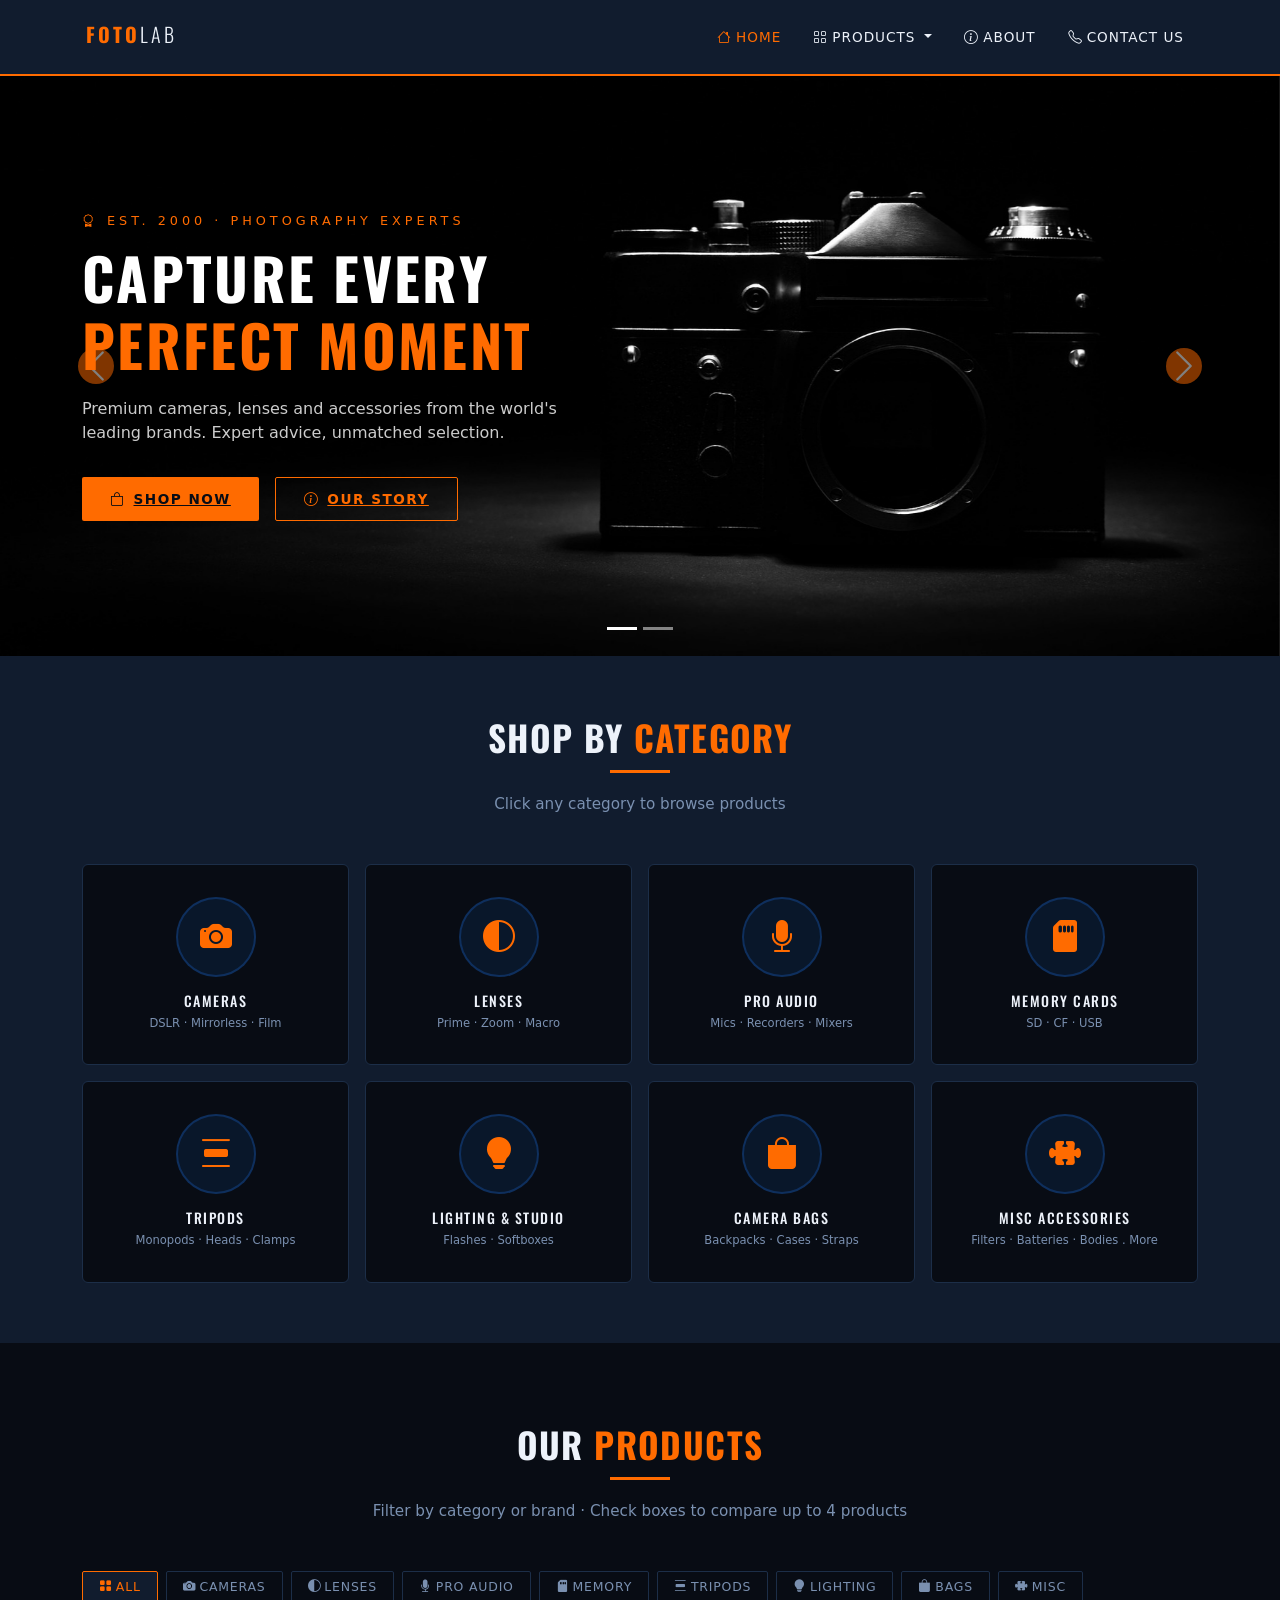
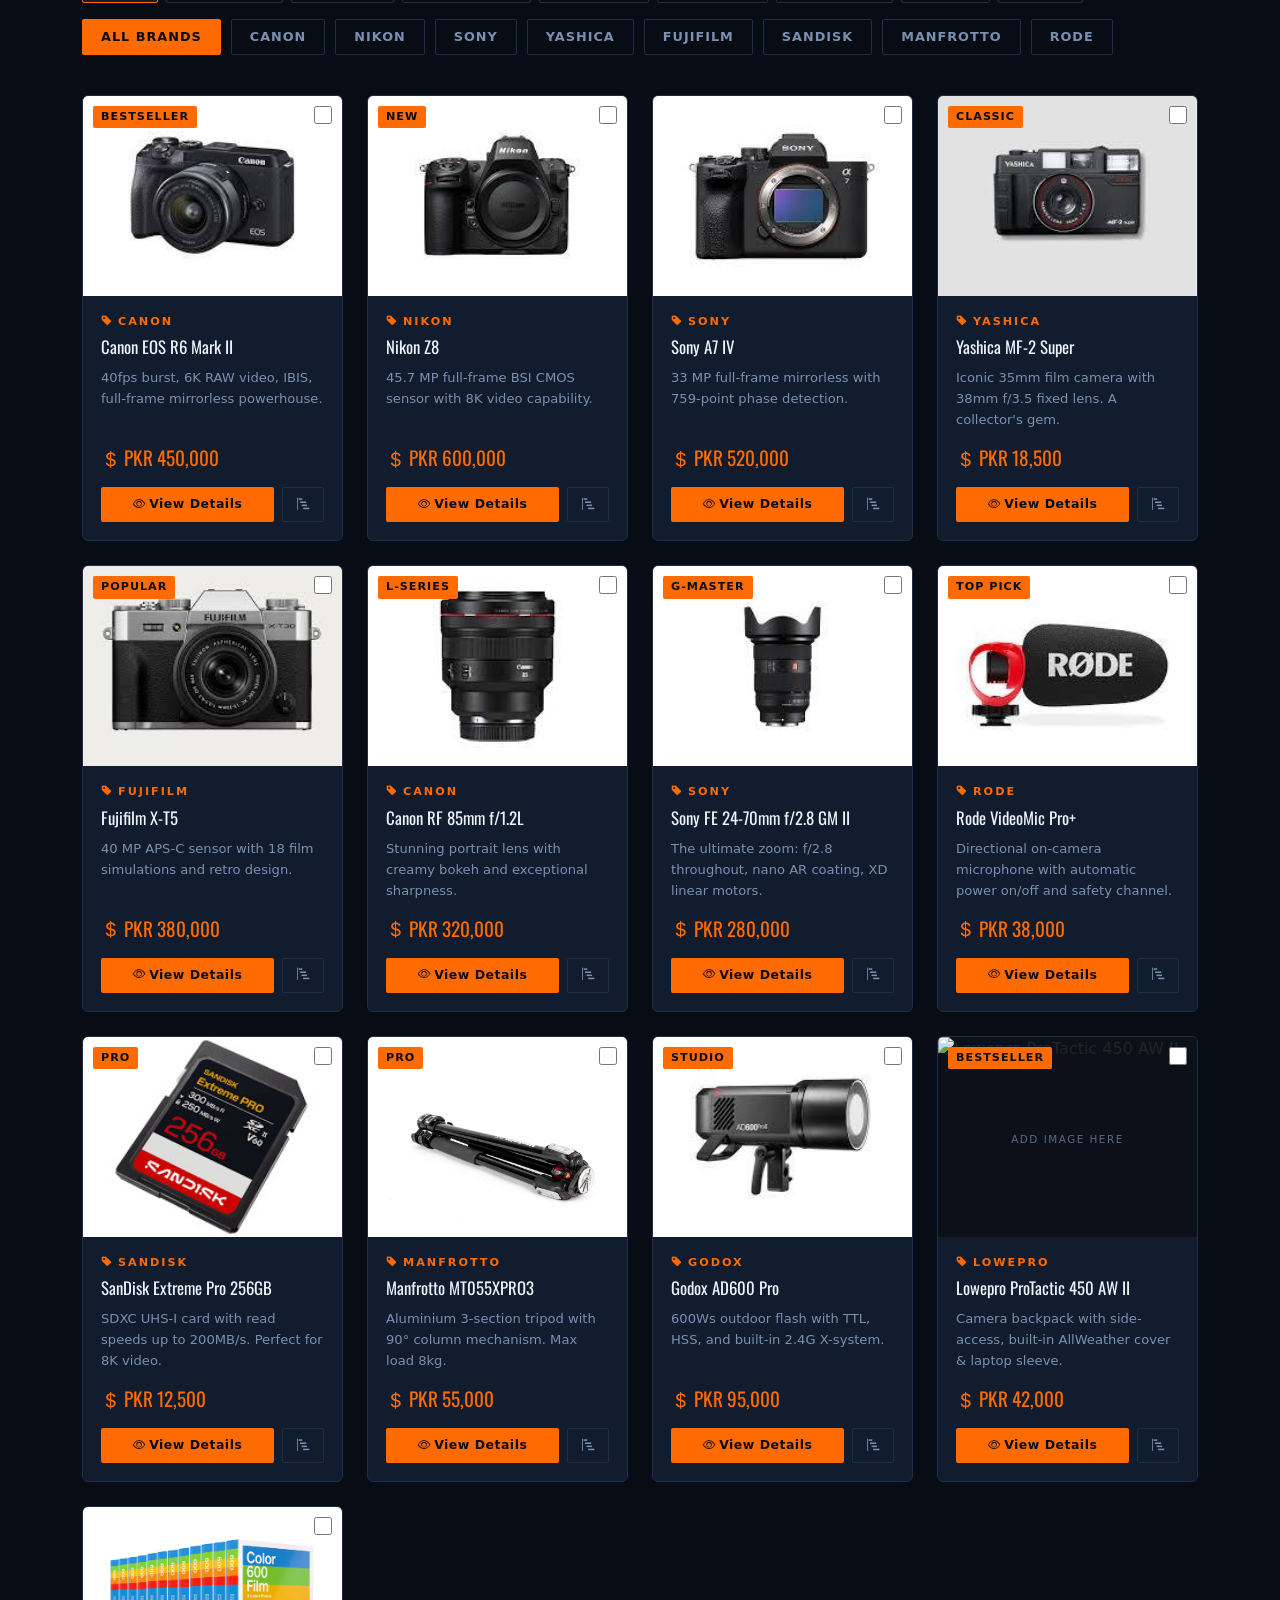
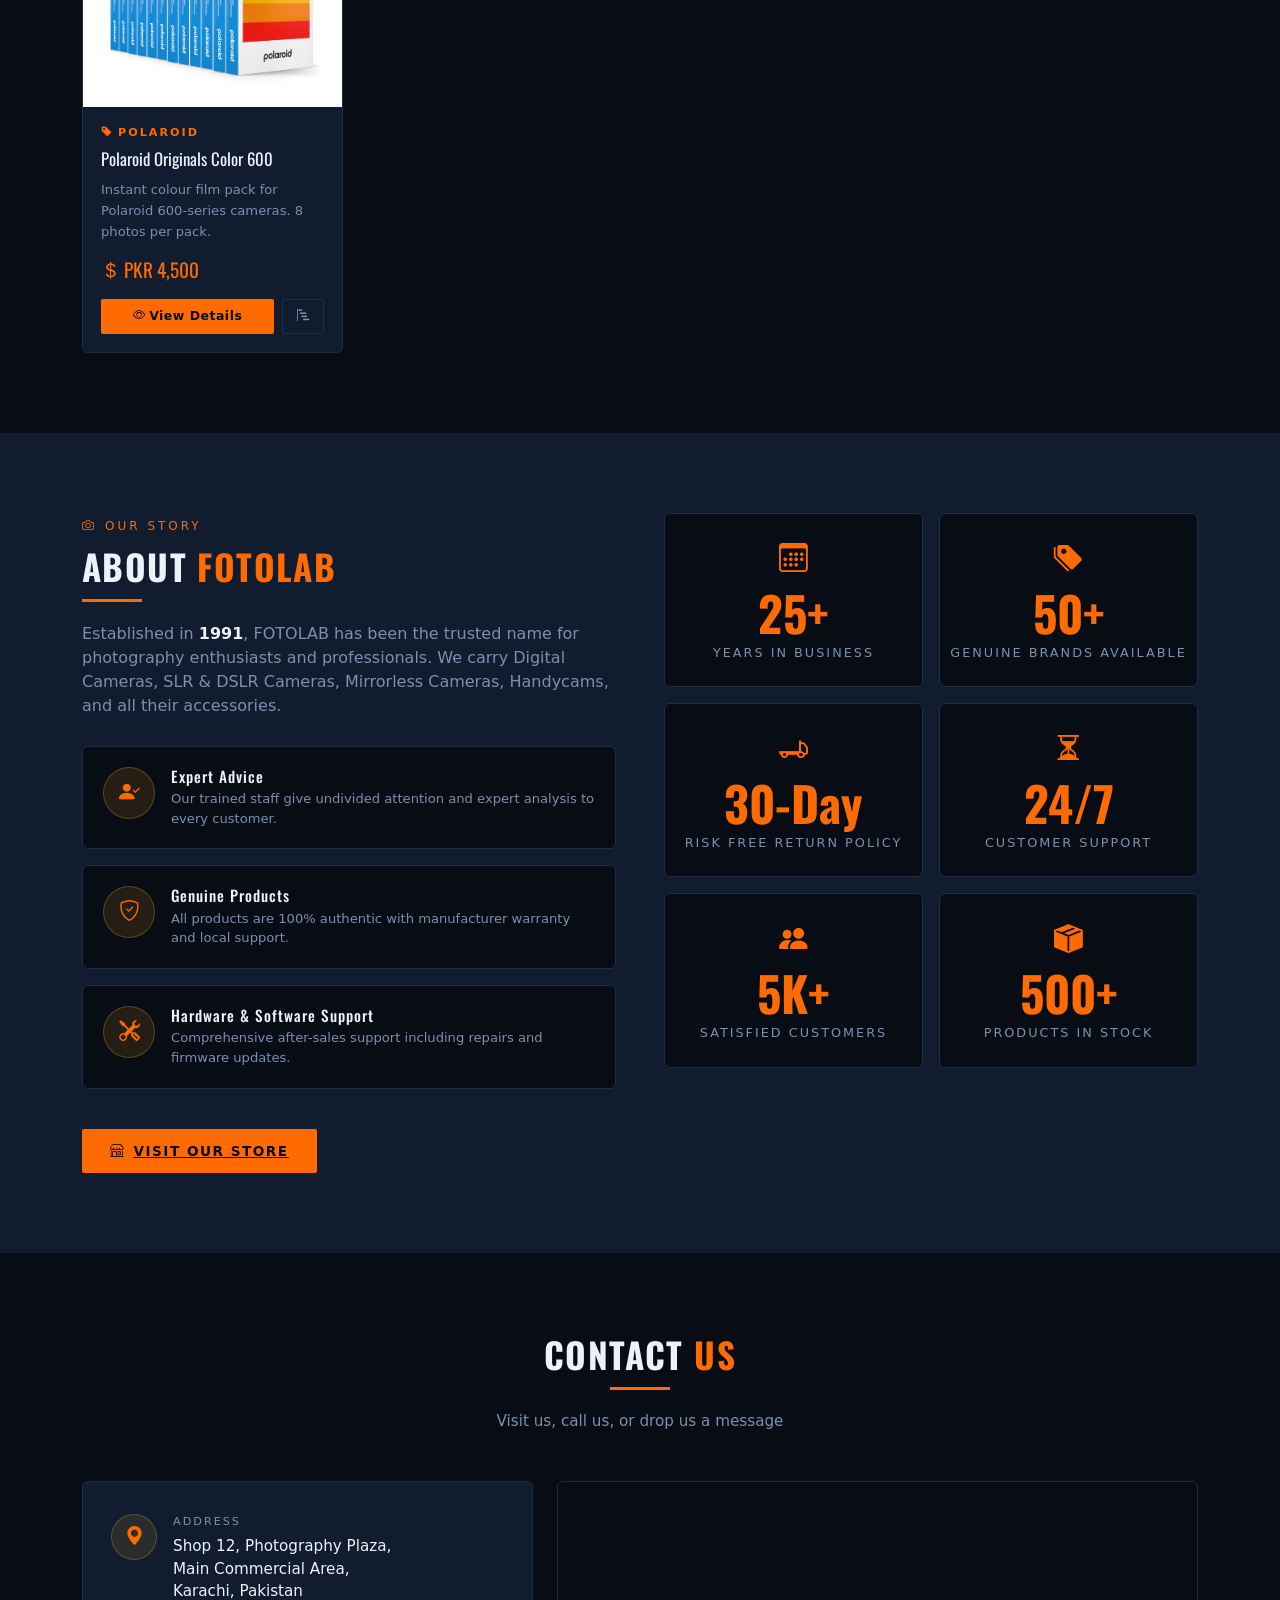
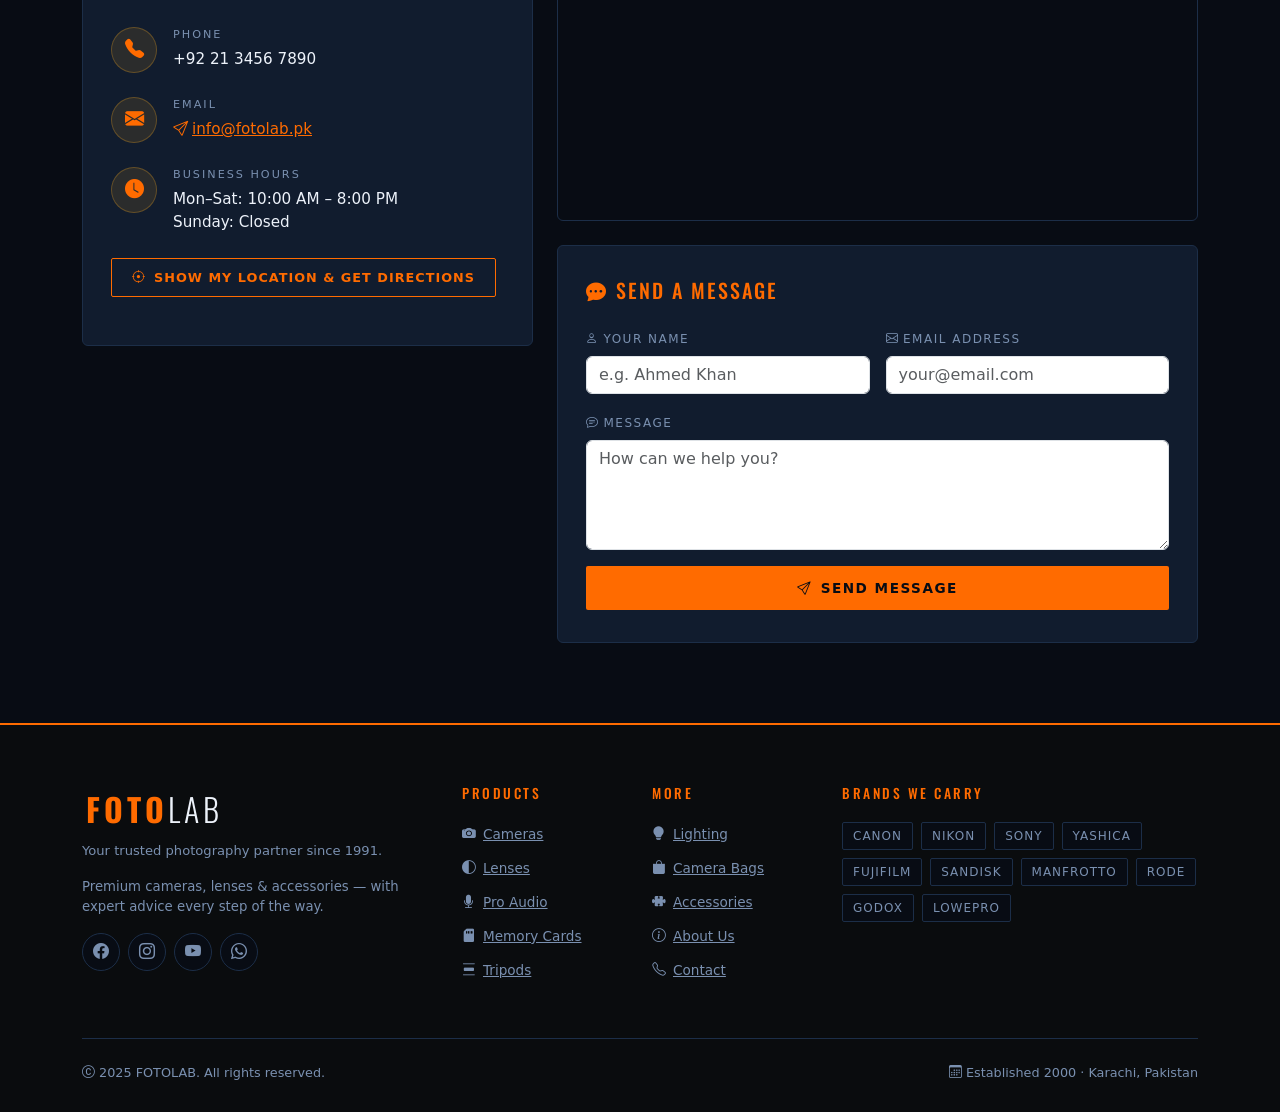
==== commit 5bd3ee54: "Bugs Fixed" ====
--- a/index.html
+++ b/index.html
@@ -329,7 +329,7 @@
                 <i class="bi bi-lightbulb-fill"></i>
               </div>
               <h6>Lighting & Studio</h6>
-              <small>Flashes · Softboxes · LEDs</small>
+              <small>Flashes · Softboxes </small>
             </div>
           </div>
 
@@ -349,7 +349,7 @@
                 <i class="bi bi-puzzle-fill"></i>
               </div>
               <h6>Misc Accessories</h6>
-              <small>Filters · Batteries · More</small>
+              <small>Filters · Batteries · Bodies . More</small>
             </div>
           </div>
         </div>
@@ -556,7 +556,7 @@
                     "
                   ></i>
                   <div class="number">50+</div>
-                  <div class="label">Brands Available</div>
+                  <div class="label">Genuine Brands Available </div>
                 </div>
               </div>
               <div class="col-6">
@@ -578,7 +578,7 @@
                     "
                   ></i>
                   <div class="number">30-Day</div>
-                  <div class="label">Return Policy</div>
+                  <div class="label">Risk Free Return Policy</div>
                 </div>
               </div>
               <div class="col-6">
@@ -622,7 +622,7 @@
                     "
                   ></i>
                   <div class="number">5K+</div>
-                  <div class="label">Happy Customers</div>
+                  <div class="label">Satisfied Customers</div>
                 </div>
               </div>
               <div class="col-6">
